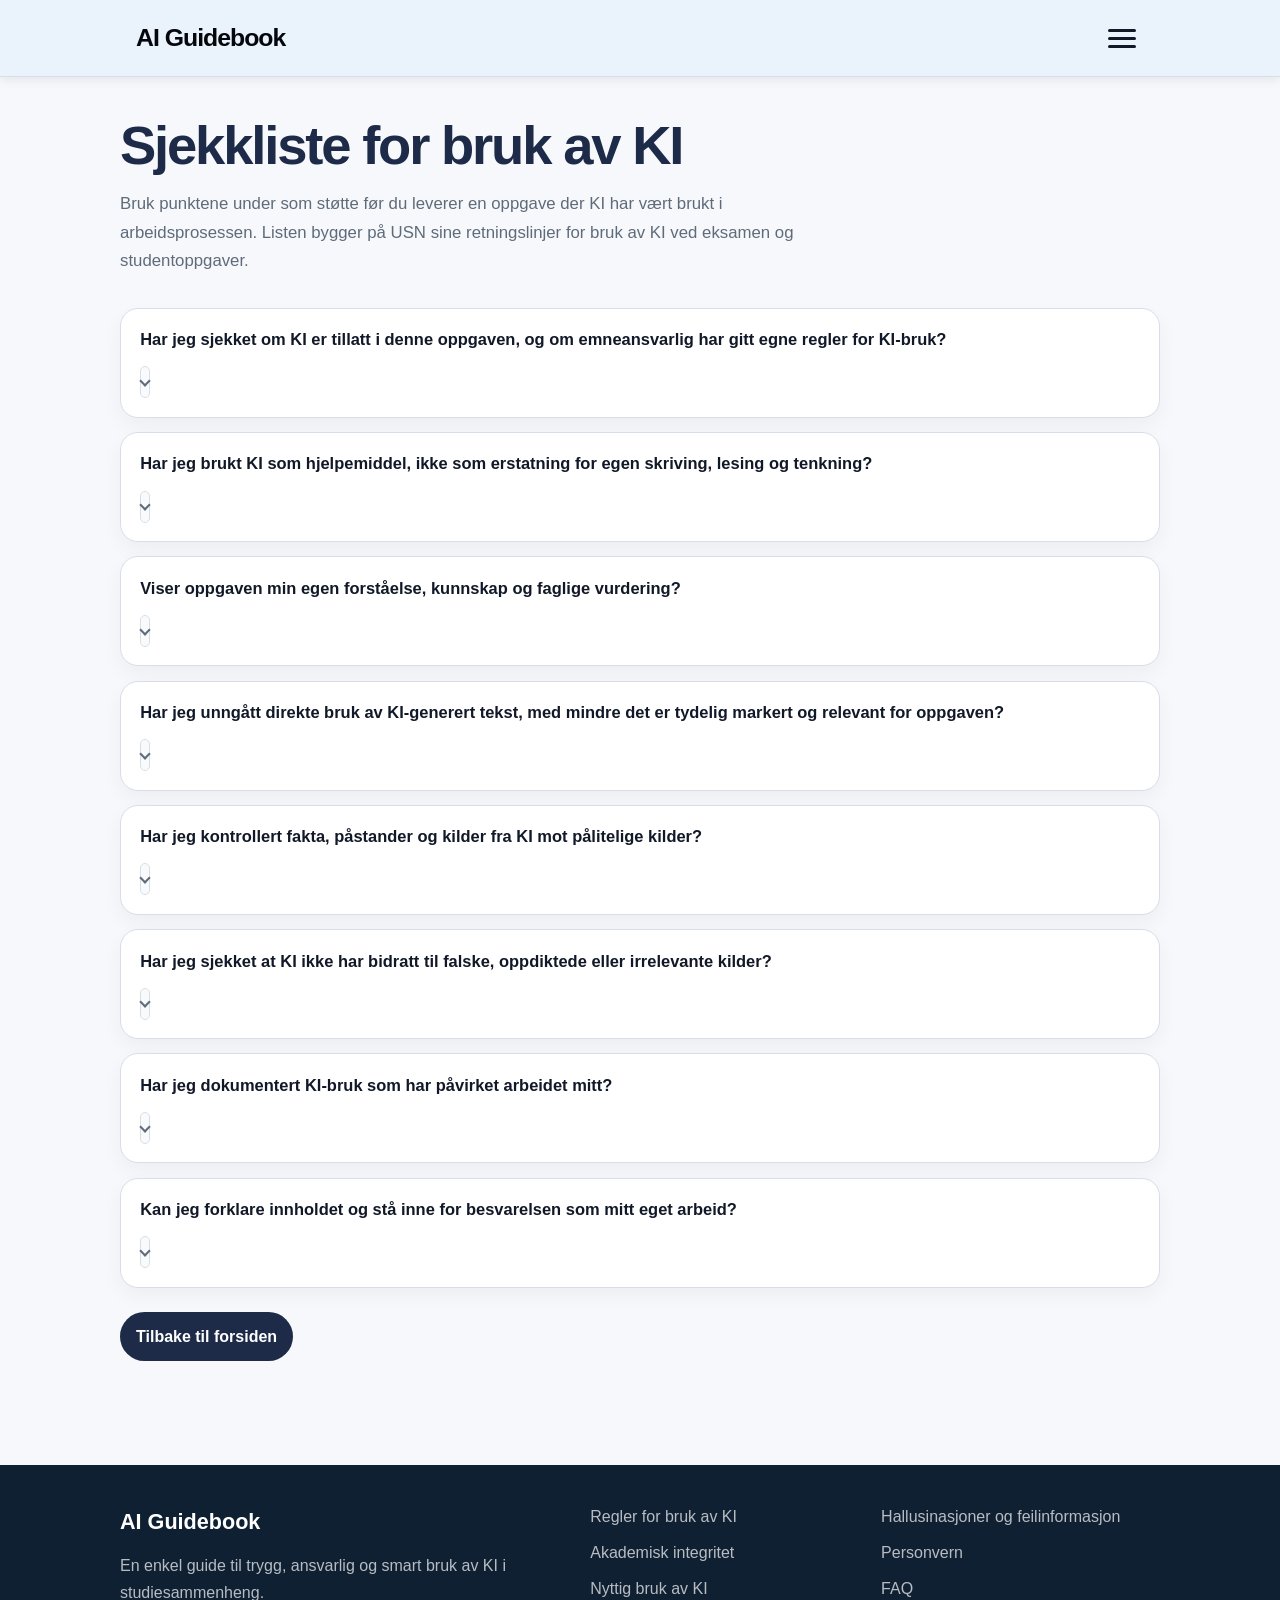
==== pages/academic-integrity-checklist.html @ 46331afa "Lagt til ny versjon Første versjon kodet med" ====
<!doctype html>
<html lang="no">
<head>
  <meta charset="utf-8">
  <meta name="viewport" content="width=device-width, initial-scale=1">
  <title>Sjekkliste for akademisk integritet | AI Guidebook</title>
  <link rel="stylesheet" href="../styles/global.css">
  <link rel="stylesheet" href="../styles/layout.css">
  <link rel="stylesheet" href="../styles/components.css">
  <link rel="stylesheet" href="../styles/page.css">
</head>
<body>
  <header class="site-header">
    <div class="header-inner">
      <a class="logo" href="../index.html">AI Guidebook</a>
      <button class="nav-toggle" type="button" aria-label="Åpne meny" aria-expanded="false" aria-controls="site-nav"><span></span></button>
      <nav class="site-nav" id="site-nav" aria-label="Hovedmeny">
        <ul>
          <li><a href="../index.html">Hjem</a></li>
          <li><a href="rules-for-ai-use.html">Regler for bruk av KI</a></li>
          <li><a href="hallucinations-bias-and-misinformation.html">Hallusinasjoner og feilinformasjon</a></li>
          <li><a class="active" href="academic-integrity-checklist.html">Akademisk integritet</a></li>
          <li><a href="privacy-and-ai.html">Personvern</a></li>
          <li><a href="useful-ai-examples.html">Nyttig bruk</a></li>
          <li><a href="faq.html">FAQ</a></li>
        </ul>
      </nav>
    </div>
  </header>

  <main class="site-main content-page">
    <div class="container">
      <header class="page-header checklist-header">
        <h1>Sjekkliste for bruk av KI</h1>
        <p>
          Bruk punktene under som støtte før du leverer en oppgave der KI har vært brukt i arbeidsprosessen.
          Listen bygger på USN sine retningslinjer for bruk av KI ved eksamen og studentoppgaver.
        </p>
      </header>
    <section class="integrity-checklist" aria-label="Sjekkliste for akademisk integritet ved bruk av KI">

      <article class="check-card">
        <div class="check-content">
          <p class="check-question">
            Har jeg sjekket om KI er tillatt i denne oppgaven, og om emneansvarlig har gitt egne regler for KI-bruk?
          </p>

          <details>
            <summary class="icon-summary" aria-label="Vis mer informasjon">
              <span class="toggle-icon" aria-hidden="true"></span>
            </summary>

            <div class="details-panel">
              <p>
                USN skriver at det er studentens ansvar å sjekke om emneansvarlig har gitt egne regler
                for hvordan KI kan brukes i emnet. Ved eksamen skal tillatte hjelpemidler og bruken av dem
                være beskrevet på eksamensforsiden.
              </p>

              <a class="source-pill"
                 href="https://www.usn.no/om-usn/regelverk/retningslinjer-for-bruk-av-kunstig-intelligens-ki-ved-eksamen-og-studentoppgaver"
                 target="_blank"
                 rel="noopener">
                Universitetet i Sørøst-Norge
              </a>
            </div>
          </details>
        </div>
      </article>

      <article class="check-card">
        <div class="check-content">
          <p class="check-question">
            Har jeg brukt KI som hjelpemiddel, ikke som erstatning for egen skriving, lesing og tenkning?
          </p>

          <details>
            <summary class="icon-summary" aria-label="Vis mer informasjon">
              <span class="toggle-icon" aria-hidden="true"></span>
            </summary>

            <div class="details-panel">
              <p>
                USN sier at KI skal støtte studentens forståelse, kunnskaper og ferdigheter, ikke erstatte dem.
                KI skal brukes som hjelpemiddel, ikke som erstatning for egen skriving, lesing og tenkning.
              </p>

              <a class="source-pill"
                 href="https://www.usn.no/om-usn/regelverk/retningslinjer-for-bruk-av-kunstig-intelligens-ki-ved-eksamen-og-studentoppgaver"
                 target="_blank"
                 rel="noopener">
                Universitetet i Sørøst-Norge
              </a>
            </div>
          </details>
        </div>
      </article>

      <article class="check-card">
        <div class="check-content">
          <p class="check-question">
            Viser oppgaven min egen forståelse, kunnskap og faglige vurdering?
          </p>

          <details>
            <summary class="icon-summary" aria-label="Vis mer informasjon">
              <span class="toggle-icon" aria-hidden="true"></span>
            </summary>

            <div class="details-panel">
              <p>
                USN skriver at innleveringer skal være studentens eget arbeid og vise studentens kunnskap.
                Dette betyr at KI ikke bør overta den faglige vurderingen eller hovedarbeidet i oppgaven.
              </p>

              <a class="source-pill"
                 href="https://www.usn.no/om-usn/regelverk/retningslinjer-for-bruk-av-kunstig-intelligens-ki-ved-eksamen-og-studentoppgaver"
                 target="_blank"
                 rel="noopener">
                Universitetet i Sørøst-Norge
              </a>
            </div>
          </details>
        </div>
      </article>

      <article class="check-card">
        <div class="check-content">
          <p class="check-question">
            Har jeg unngått direkte bruk av KI-generert tekst, med mindre det er tydelig markert og relevant for oppgaven?
          </p>

          <details>
            <summary class="icon-summary" aria-label="Vis mer informasjon">
              <span class="toggle-icon" aria-hidden="true"></span>
            </summary>

            <div class="details-panel">
              <p>
                USN sier at KI-generert tekst ikke skal brukes direkte i besvarelsen. Unntak kan være dersom
                formålet er å vise hva et KI-verktøy produserer. Da skal teksten markeres tydelig.
              </p>

              <a class="source-pill"
                 href="https://www.usn.no/om-usn/regelverk/retningslinjer-for-bruk-av-kunstig-intelligens-ki-ved-eksamen-og-studentoppgaver"
                 target="_blank"
                 rel="noopener">
                Universitetet i Sørøst-Norge
              </a>
            </div>
          </details>
        </div>
      </article>

      <article class="check-card">
        <div class="check-content">
          <p class="check-question">
            Har jeg kontrollert fakta, påstander og kilder fra KI mot pålitelige kilder?
          </p>

          <details>
            <summary class="icon-summary" aria-label="Vis mer informasjon">
              <span class="toggle-icon" aria-hidden="true"></span>
            </summary>

            <div class="details-panel">
              <p>
                KI-generert tekst kan inneholde feil, mangler og misvisende innhold. Derfor må tekst,
                fakta, påstander og formuleringer kontrolleres mot pålitelige kilder.
              </p>

              <a class="source-pill"
                 href="https://www.usn.no/om-usn/regelverk/retningslinjer-for-bruk-av-kunstig-intelligens-ki-ved-eksamen-og-studentoppgaver"
                 target="_blank"
                 rel="noopener">
                Universitetet i Sørøst-Norge
              </a>
            </div>
          </details>
        </div>
      </article>

      <article class="check-card">
        <div class="check-content">
          <p class="check-question">
            Har jeg sjekket at KI ikke har bidratt til falske, oppdiktede eller irrelevante kilder?
          </p>

          <details>
            <summary class="icon-summary" aria-label="Vis mer informasjon">
              <span class="toggle-icon" aria-hidden="true"></span>
            </summary>

            <div class="details-panel">
              <p>
                USN advarer om at samtaleroboter kan finne på kilder som er uekte, ikke-eksisterende
                eller irrelevante. Det er heller ikke lov å bruke KI til å generere eller spre falsk informasjon.
              </p>

              <a class="source-pill"
                 href="https://www.usn.no/om-usn/regelverk/retningslinjer-for-bruk-av-kunstig-intelligens-ki-ved-eksamen-og-studentoppgaver"
                 target="_blank"
                 rel="noopener">
                Universitetet i Sørøst-Norge
              </a>
            </div>
          </details>
        </div>
      </article>

      <article class="check-card">
        <div class="check-content">
          <p class="check-question">
            Har jeg dokumentert KI-bruk som har påvirket arbeidet mitt?
          </p>

          <details>
            <summary class="icon-summary" aria-label="Vis mer informasjon">
              <span class="toggle-icon" aria-hidden="true"></span>
            </summary>

            <div class="details-panel">
              <p>
                USN sier at all bruk av KI må dokumenteres. Det bør komme frem hvilket verktøy som er brukt,
                hva det ble brukt til, hvordan resultatet ble bearbeidet, og hvordan KI-bruken påvirket prosess og resultat.
              </p>

              <a class="source-pill"
                 href="https://www.usn.no/om-usn/regelverk/retningslinjer-for-bruk-av-kunstig-intelligens-ki-ved-eksamen-og-studentoppgaver"
                 target="_blank"
                 rel="noopener">
                Universitetet i Sørøst-Norge
              </a>
            </div>
          </details>
        </div>
      </article>

      <article class="check-card">
        <div class="check-content">
          <p class="check-question">
            Kan jeg forklare innholdet og stå inne for besvarelsen som mitt eget arbeid?
          </p>

          <details>
            <summary class="icon-summary" aria-label="Vis mer informasjon">
              <span class="toggle-icon" aria-hidden="true"></span>
            </summary>

            <div class="details-panel">
              <p>
                USN skriver at studenten har ansvar for alt innhold som leveres, uansett om KI er brukt eller ikke.
                Innleveringen skal være studentens eget arbeid og vise studentens kunnskap.
              </p>

              <a class="source-pill"
                 href="https://www.usn.no/om-usn/regelverk/retningslinjer-for-bruk-av-kunstig-intelligens-ki-ved-eksamen-og-studentoppgaver"
                 target="_blank"
                 rel="noopener">
                Universitetet i Sørøst-Norge
              </a>
            </div>
          </details>
        </div>
      </article>

    </section>

      <a class="button-link" href="../index.html">Tilbake til forsiden</a>
    </div>
  </main>

  <footer class="site-footer">
    <div class="footer-inner">
      <div class="footer-brand">
        <a href="../index.html" class="footer-logo">AI Guidebook</a>
        <p>En enkel guide til trygg, ansvarlig og smart bruk av KI i studiesammenheng.</p>
      </div>

      <nav class="footer-nav" aria-label="Bunnmeny">
        <a href="rules-for-ai-use.html">Regler for bruk av KI</a>
        <a href="hallucinations-bias-and-misinformation.html">Hallusinasjoner og feilinformasjon</a>
        <a href="academic-integrity-checklist.html">Akademisk integritet</a>
        <a href="privacy-and-ai.html">Personvern</a>
        <a href="useful-ai-examples.html">Nyttig bruk av KI</a>
        <a href="faq.html">FAQ</a>
      </nav>
    </div>
  </footer>
  <script src="../scripts/navigation.js"></script>
  <script src="../scripts/main.js"></script>
</body>
</html>
---- styles/global.css ----
:root {
  --bg: #f6f8fb;
  --surface: #ffffff;
  --surface-soft: #e9eef6;
  --text: #111827;
  --muted: #5f6b7a;
  --primary: #1d2b49;
  --border: #d8dee8;
  --shadow: 0 8px 20px rgba(17, 24, 39, 0.12);
  --radius: 18px;
  --max-width: 1040px;
}

* { box-sizing: border-box; }

html { scroll-behavior: smooth; }

body {
  margin: 0;
  font-family: Arial, Helvetica, sans-serif;
  color: var(--text);
  background: var(--bg);
  line-height: 1.6;
}

img { max-width: 100%; display: block; }

a { color: inherit; }

:focus-visible {
  outline: 3px solid #7cc4ff;
  outline-offset: 3px;
}

.page-section { padding: 2rem 0; }

.lead {
  max-width: 720px;
  color: #374151;
  font-size: 1.08rem;
}

.muted { color: var(--muted); }
---- styles/layout.css ----
.site-header {
  position: sticky;
  top: 0;
  z-index: 10;
  background: #eaf2fb;
  border-bottom: 1px solid var(--border);
  box-shadow: 0 3px 10px rgba(17, 24, 39, 0.08);
}

.header-inner {
  max-width: var(--max-width);
  margin: 0 auto;
  padding: 1.1rem 1rem;
  display: flex;
  align-items: center;
  justify-content: space-between;
  gap: 1rem;
  flex-wrap: nowrap;
}

.logo {
  font-size: clamp(1.45rem, 4vw, 2rem);
  font-weight: 800;
  text-decoration: none;
  color: #05070d;
  letter-spacing: -0.04em;
  white-space: nowrap;
  flex-shrink: 0;
}

.nav-toggle {
  display: inline-flex;
  align-items: center;
  justify-content: center;
  width: 44px;
  height: 44px;
  border: 0;
  background: transparent;
  cursor: pointer;
}

.nav-toggle span,
.nav-toggle span::before,
.nav-toggle span::after {
  display: block;
  width: 28px;
  height: 3px;
  background: #111827;
  border-radius: 999px;
  transition: transform 0.2s ease, opacity 0.2s ease;
}

.nav-toggle span::before,
.nav-toggle span::after {
  content: "";
  position: relative;
}

.nav-toggle span::before { top: -8px; }
.nav-toggle span::after { top: 5px; }

.nav-toggle[aria-expanded="true"] span { background: transparent; }
.nav-toggle[aria-expanded="true"] span::before { transform: translateY(8px) rotate(45deg); }
.nav-toggle[aria-expanded="true"] span::after { transform: translateY(-8px) rotate(-45deg); }

.site-nav {
  display: none;
  position: absolute;
  left: 0;
  right: 0;
  top: 100%;
  background: #eaf2fb;
  border-bottom: 1px solid var(--border);
  padding: 0.5rem 1rem 1.25rem;
}

.site-nav.is-open { display: block; }

.site-nav ul {
  list-style: none;
  margin: 0 auto;
  padding: 0;
  max-width: 360px;
}

.site-nav a {
  display: block;
  padding: 0.8rem 0.5rem;
  text-align: center;
  text-decoration: none;
  font-size: 1.05rem;
  border-bottom: 1px solid var(--border);
}

.site-nav a:hover,
.site-nav a.active {
  color: var(--primary);
  font-weight: 700;
}

.container {
  width: min(100% - 2rem, var(--max-width));
  margin: 0 auto;
}

.site-main { min-height: 75vh; }

.site-footer {
  background: #102033;
  color: rgba(255, 255, 255, 0.7);
  margin-top: 4rem;
  padding: 2.5rem 1rem;
}

.footer-inner {
  max-width: var(--max-width);
  margin: 0 auto;
  display: grid;
  gap: 2rem;
}

.footer-brand {
  max-width: 34rem;
}

.footer-logo {
  display: inline-block;
  color: #ffffff;
  font-size: 1.35rem;
  font-weight: 800;
  text-decoration: none;
  margin-bottom: 0.75rem;
}

.footer-brand p {
  margin: 0;
  line-height: 1.7;
  color: rgba(255, 255, 255, 0.7);
}

.footer-nav {
  display: grid;
  gap: 0.75rem;
}

.footer-nav a {
  color: rgba(255, 255, 255, 0.7);
  text-decoration: none;
  line-height: 1.5;
}

.footer-nav a:hover {
  color: #ffffff;
}

@media (min-width: 820px) {
  .header-inner {
    gap: 1rem;
    padding: 1rem;
  }

  .logo {
    font-size: 1.55rem;
  }

  .nav-toggle {
    display: inline-flex;
  }

  .site-nav {
    display: none;
    position: absolute;
    left: 0;
    right: 0;
    top: 100%;
    background: #eaf2fb;
    border-bottom: 1px solid var(--border);
    padding: 0.75rem 1rem 1.25rem;
  }

  .site-nav.is-open {
    display: block;
  }

  .site-nav ul {
    max-width: 360px;
    margin: 0 auto;
    display: flex;
    flex-direction: column;
    gap: 0;
  }

  .site-nav a {
    display: block;
    border-bottom: 1px solid var(--border);
    padding: 0.95rem 0.5rem;
    font-size: 1rem;
    text-align: center;
    white-space: normal;
  }
}


@media (min-width: 820px) {
  .footer-inner {
    grid-template-columns: 1fr 1.3fr;
    align-items: start;
  }

  .footer-nav {
    grid-template-columns: repeat(2, minmax(0, 1fr));
  }
}
---- styles/components.css ----
.hero {
  padding: 2.5rem 0 1.5rem;
}

.hero h1,
.content-page h1 {
  margin: 0 0 1rem;
  color: var(--primary);
  font-size: clamp(2rem, 7vw, 3.8rem);
  line-height: 1.05;
  letter-spacing: -0.05em;
}

.card-grid {
  display: grid;
  gap: 1rem;
  margin-top: 1.5rem;
}

.card {
  display: block;
  padding: 1.35rem;
  background: var(--surface-soft);
  border: 1px solid #2f3541;
  border-radius: var(--radius);
  box-shadow: var(--shadow);
  text-decoration: none;
  transition: transform 0.15s ease, box-shadow 0.15s ease;
}

.card:hover {
  transform: translateY(-3px);
  box-shadow: 0 12px 24px rgba(17, 24, 39, 0.16);
}

.card h2,
.card h3 {
  margin: 0 0 0.55rem;
  color: var(--primary);
  font-size: 1.25rem;
  line-height: 1.25;
}

.card p { margin: 0; color: var(--muted); }

.content-box {
  background: var(--surface);
  border: 1px solid var(--border);
  border-radius: var(--radius);
  padding: 1.25rem;
  margin: 1rem 0;
}

.content-box h2 {
  margin-top: 0;
  color: var(--primary);
}

.checklist {
  padding-left: 1.2rem;
}

.checklist li { margin-bottom: 0.7rem; }

.button-link {
  display: inline-block;
  margin-top: 1rem;
  padding: 0.75rem 1rem;
  border-radius: 999px;
  background: var(--primary);
  color: white;
  text-decoration: none;
  font-weight: 700;
}

@media (min-width: 720px) {
  .card-grid { grid-template-columns: repeat(2, 1fr); }
  .content-box { padding: 1.6rem; }
}

@media (min-width: 980px) {
  .card-grid { grid-template-columns: repeat(3, 1fr); }
}
---- styles/page.css ----
.content-page {
  padding: 2.5rem 0;
}

.content-page h1 {
  max-width: 850px;
}

.content-page h2 {
  margin-top: 0;
}

.content-page ul {
  padding-left: 1.3rem;
}

.content-page li + li {
  margin-top: 0.5rem;
}

/* Academic integrity checklist */
.checklist-header {
  margin-bottom: 2rem;
}

.checklist-header h1 {
  max-width: 760px;
  margin: 0 0 1rem;
  font-size: clamp(2rem, 5vw, 3.4rem);
  line-height: 1.05;
  letter-spacing: -0.04em;
}

.checklist-header p {
  max-width: 720px;
  margin: 0;
  color: var(--muted);
  font-size: 1.05rem;
  line-height: 1.7;
}

.integrity-checklist {
  display: grid;
  gap: 0.9rem;
}

.check-card {
  background: var(--surface);
  border: 1px solid var(--border);
  border-radius: 18px;
  box-shadow: 0 8px 20px rgba(15, 23, 42, 0.045);
  transition: border-color 0.18s ease, box-shadow 0.18s ease, transform 0.18s ease;
  overflow: hidden;
}

.check-card:hover {
  border-color: #cbd5e1;
  box-shadow: 0 14px 35px rgba(15, 23, 42, 0.08);
  transform: translateY(-1px);
}

.check-content {
  padding: 1.15rem 1.2rem;
}

.check-question {
  margin: 0;
  color: var(--text);
  font-size: 1.03rem;
  font-weight: 650;
  line-height: 1.5;
}

.check-card details {
  margin-top: 0.9rem;
}

.check-card summary {
  list-style: none;
  width: fit-content;
}

.check-card summary::-webkit-details-marker {
  display: none;
}

.icon-summary {
  display: inline-grid;
  place-items: center;
  width: 2rem;
  height: 2rem;
  border: 1px solid var(--border);
  border-radius: 999px;
  background: #f8fafc;
  cursor: pointer;
  transition: background 0.15s ease, border-color 0.15s ease, transform 0.15s ease;
}

.icon-summary:hover {
  background: #eff6ff;
  border-color: #bfdbfe;
  transform: translateY(-1px);
}

.toggle-icon {
  width: 0.5rem;
  height: 0.5rem;
  border-right: 2px solid var(--muted);
  border-bottom: 2px solid var(--muted);
  transform: rotate(45deg);
  margin-top: -0.15rem;
  transition: transform 0.18s ease, margin 0.18s ease, border-color 0.18s ease;
}

.icon-summary:hover .toggle-icon {
  border-color: var(--primary-dark);
}

.check-card details[open] .toggle-icon {
  transform: rotate(225deg);
  margin-top: 0.15rem;
  border-color: var(--primary-dark);
}

.details-panel {
  margin-top: 0.9rem;
  padding: 1rem 1.1rem;
  background: #f8fafc;
  border: 1px solid var(--border);
  border-radius: 14px;
}

.details-panel p {
  margin: 0 0 0.85rem;
  color: var(--muted);
  line-height: 1.7;
  max-width: 760px;
}

.source-pill {
  display: inline-flex;
  align-items: center;
  width: fit-content;
  padding: 0.38rem 0.75rem;
  border-radius: 999px;
  background: #eeeeee;
  color: #6b6b6b;
  font-size: 0.85rem;
  font-weight: 700;
  letter-spacing: 0.01em;
  text-decoration: none;
  transition: background 0.15s ease, color 0.15s ease, transform 0.15s ease;
}

.source-pill:hover {
  background: #e2e2e2;
  color: #444444;
  transform: translateY(-1px);
}

.integrity-checklist + .button-link {
  margin-top: 1.5rem;
}

@media (max-width: 640px) {
  .checklist-header h1 {
    font-size: clamp(2rem, 10vw, 2.8rem);
  }

  .check-content {
    padding: 1rem;
  }

  .check-question {
    font-size: 1rem;
  }
}
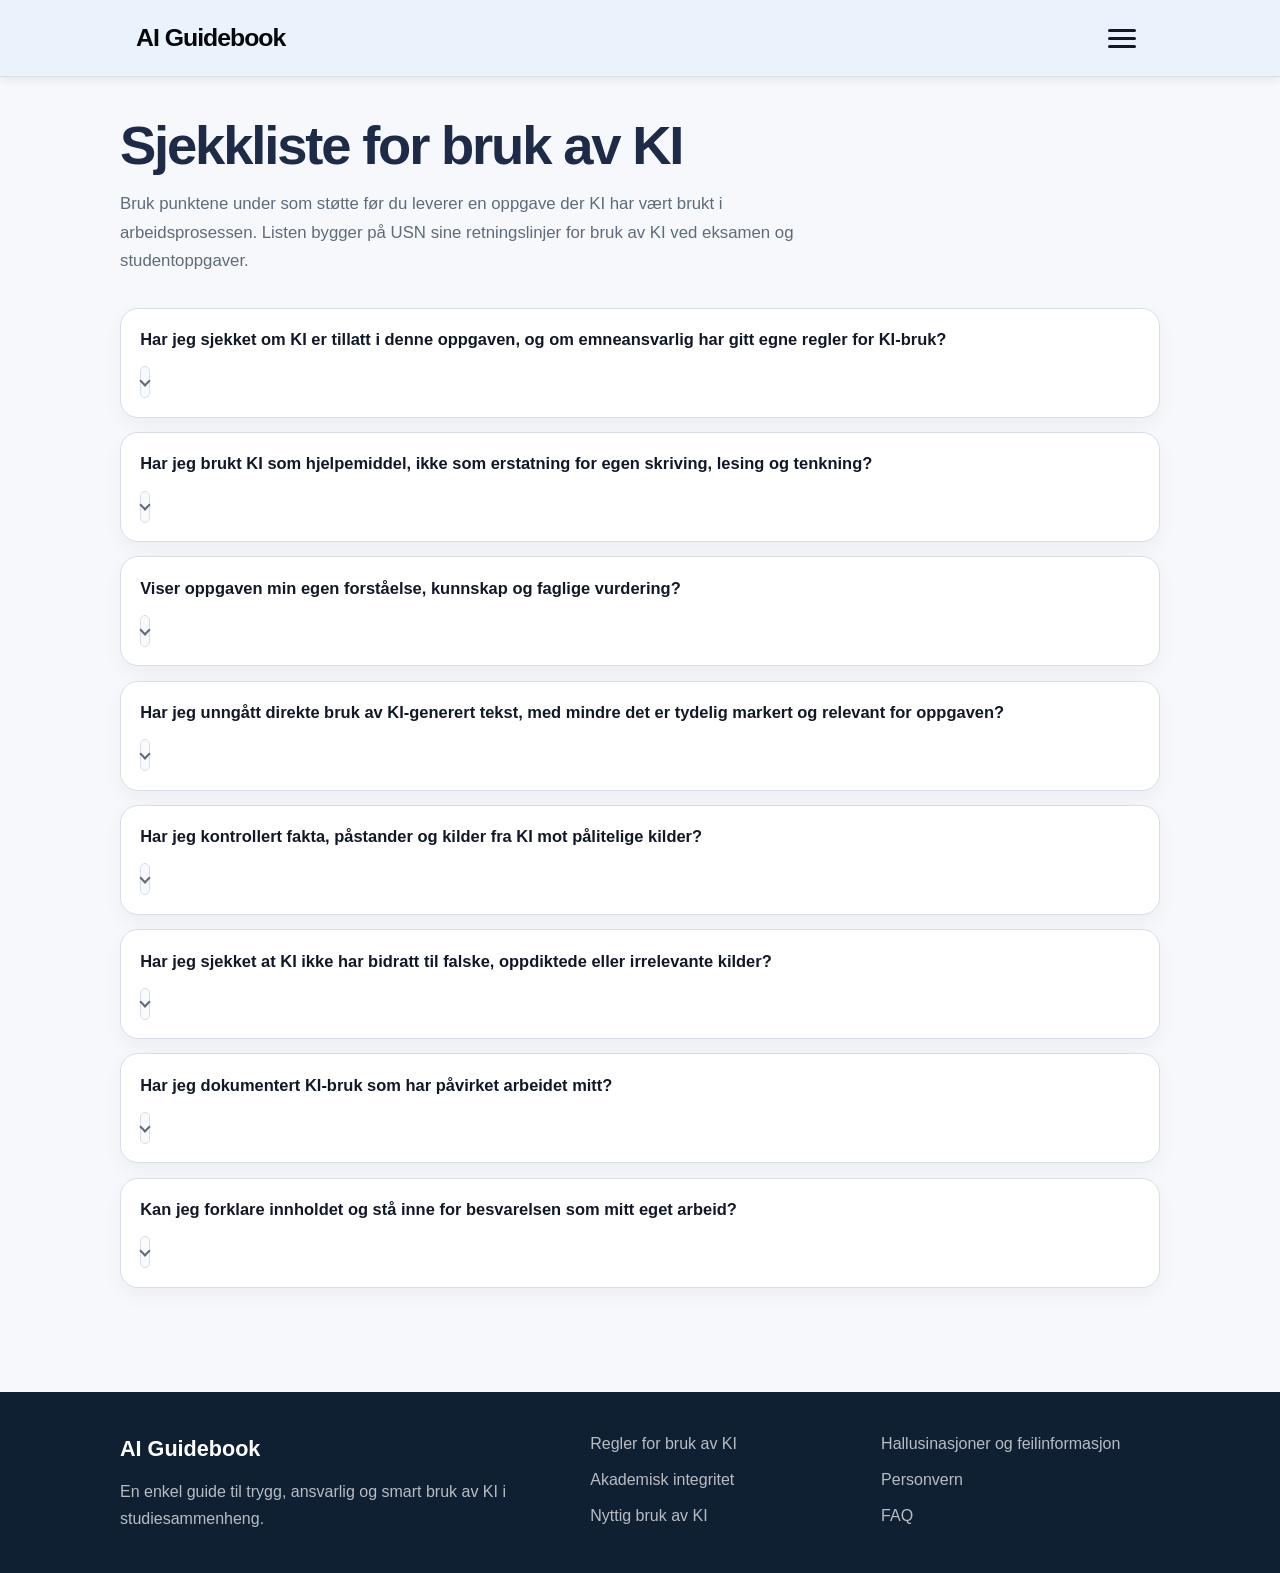
==== commit 1a711879: "fjernet tilbakeknapp" ====
--- a/pages/academic-integrity-checklist.html
+++ b/pages/academic-integrity-checklist.html
@@ -266,7 +266,7 @@
 
     </section>
 
-      <a class="button-link" href="../index.html">Tilbake til forsiden</a>
+      
     </div>
   </main>
 
--- a/styles/page.css
+++ b/styles/page.css
@@ -135,6 +135,18 @@
   color: var(--muted);
   line-height: 1.7;
   max-width: 760px;
+}
+
+.integrity-checklist + .button-link {
+  margin-top: 1.5rem;
+}
+
+/* Source buttons */
+.source-links {
+  display: flex;
+  flex-wrap: wrap;
+  gap: 0.6rem;
+  margin-top: 1rem;
 }
 
 .source-pill {
@@ -158,8 +170,81 @@
   transform: translateY(-1px);
 }
 
-.integrity-checklist + .button-link {
-  margin-top: 1.5rem;
+/* Rules for AI use page */
+.rules-page {
+  padding: 2.5rem 0;
+}
+
+.rules-page h1 {
+  max-width: 850px;
+}
+
+.rules-page h2 {
+  margin-top: 0;
+}
+
+.rules-page p {
+  line-height: 1.7;
+}
+
+.rules-section {
+  margin-top: 2rem;
+}
+
+.rules-source-note {
+  margin-top: 1rem;
+  color: var(--muted);
+  font-size: 0.95rem;
+  line-height: 1.6;
+}
+
+.rules-list {
+  display: grid;
+  gap: 0.75rem;
+  margin: 1rem 0 0;
+  padding-left: 1.2rem;
+}
+
+.rules-list li {
+  line-height: 1.7;
+  color: var(--text);
+}
+
+.rules-example-list {
+  display: grid;
+  gap: 1rem;
+}
+
+.rules-example-card,
+.rules-warning-card {
+  background: var(--surface);
+  border: 1px solid var(--border);
+  border-radius: 18px;
+  padding: 1.25rem;
+  box-shadow: 0 8px 20px rgba(15, 23, 42, 0.045);
+}
+
+.rules-example-card h3,
+.rules-warning-card h2 {
+  margin-top: 0;
+}
+
+.rules-example-card p,
+.rules-warning-card p {
+  color: var(--muted);
+  line-height: 1.7;
+}
+
+.rules-warning-card {
+  background: #fff7ed;
+  border-color: #fed7aa;
+}
+
+@media (min-width: 820px) {
+  .rules-example-card,
+  .rules-warning-card {
+    padding: 1.5rem;
+  }
 }
 
 @media (max-width: 640px) {
@@ -175,3 +260,337 @@
     font-size: 1rem;
   }
 }
+
+/* Hallucinations, bias and misinformation page */
+.hallucinations-page {
+  padding: 2.5rem 0;
+}
+
+.hallucinations-page h1 {
+  max-width: 900px;
+}
+
+.hallucinations-page h2 {
+  margin-top: 0;
+}
+
+.hallucinations-page p {
+  line-height: 1.7;
+}
+
+.hallucinations-section {
+  margin-top: 2rem;
+}
+
+.hallucinations-source-note {
+  margin-top: 1rem;
+  color: var(--muted);
+  font-size: 0.95rem;
+  line-height: 1.6;
+}
+
+.hallucinations-list {
+  display: grid;
+  gap: 0.75rem;
+  margin: 1rem 0 0;
+  padding-left: 1.2rem;
+}
+
+.hallucinations-list li {
+  line-height: 1.7;
+  color: var(--text);
+}
+
+.hallucinations-example-card,
+.hallucinations-reminder-card {
+  background: var(--surface);
+  border: 1px solid var(--border);
+  border-radius: 18px;
+  padding: 1.25rem;
+  box-shadow: 0 8px 20px rgba(15, 23, 42, 0.045);
+}
+
+.hallucinations-example-card h2,
+.hallucinations-reminder-card h2 {
+  margin-top: 0;
+}
+
+.hallucinations-example-card p,
+.hallucinations-reminder-card p {
+  color: var(--muted);
+  line-height: 1.7;
+}
+
+.hallucinations-reminder-card {
+  background: #eff6ff;
+  border-color: #bfdbfe;
+}
+
+.hallucinations-reminder-card p {
+  color: var(--text);
+  font-size: 1.1rem;
+  font-weight: 650;
+}
+
+@media (min-width: 820px) {
+  .hallucinations-example-card,
+  .hallucinations-reminder-card {
+    padding: 1.5rem;
+  }
+}
+
+/* Privacy and AI page */
+.privacy-page {
+  padding: 2.5rem 0;
+}
+
+.privacy-page h1 {
+  max-width: 900px;
+}
+
+.privacy-page h2 {
+  margin-top: 0;
+}
+
+.privacy-page p {
+  line-height: 1.7;
+}
+
+.privacy-section {
+  margin-top: 2rem;
+}
+
+.privacy-list {
+  display: grid;
+  gap: 0.75rem;
+  margin: 1rem 0 0;
+  padding-left: 1.2rem;
+}
+
+.privacy-list li {
+  line-height: 1.7;
+  color: var(--text);
+}
+
+.privacy-reminder-card {
+  background: #eff6ff;
+  border: 1px solid #bfdbfe;
+  border-radius: 18px;
+  padding: 1.25rem;
+  box-shadow: 0 8px 20px rgba(15, 23, 42, 0.045);
+}
+
+.privacy-reminder-card h2 {
+  margin-top: 0;
+}
+
+.privacy-reminder-card p {
+  color: var(--text);
+  font-size: 1.05rem;
+  font-weight: 600;
+  line-height: 1.7;
+}
+
+@media (min-width: 820px) {
+  .privacy-reminder-card {
+    padding: 1.5rem;
+  }
+}
+
+/* Useful AI examples page */
+.useful-page {
+  padding: 2.5rem 0;
+}
+
+.useful-page h1 {
+  max-width: 900px;
+}
+
+.useful-page h2 {
+  margin-top: 0;
+}
+
+.useful-page p {
+  line-height: 1.7;
+}
+
+.useful-section {
+  margin-top: 2rem;
+}
+
+.useful-note-card,
+.useful-example-card {
+  background: var(--surface);
+  border: 1px solid var(--border);
+  border-radius: 18px;
+  padding: 1.25rem;
+  box-shadow: 0 8px 20px rgba(15, 23, 42, 0.045);
+}
+
+.useful-note-card {
+  background: #eff6ff;
+  border-color: #bfdbfe;
+}
+
+.useful-note-card h2,
+.useful-example-card h2 {
+  margin-top: 0;
+}
+
+.useful-example-list {
+  display: grid;
+  gap: 1rem;
+}
+
+.useful-example-card {
+  display: grid;
+  gap: 1rem;
+}
+
+.example-number {
+  display: inline-grid;
+  place-items: center;
+  width: 2.4rem;
+  height: 2.4rem;
+  border-radius: 999px;
+  background: #eff6ff;
+  color: var(--primary-dark);
+  font-weight: 800;
+  flex-shrink: 0;
+}
+
+.prompt-box {
+  margin-top: 1rem;
+  padding: 1rem;
+  background: #f8fafc;
+  border: 1px solid var(--border);
+  border-radius: 14px;
+}
+
+.prompt-box h3 {
+  margin: 0 0 0.5rem;
+  font-size: 1rem;
+}
+
+.prompt-box p {
+  margin: 0;
+  color: var(--muted);
+}
+
+.prompt-box p + p {
+  margin-top: 0.75rem;
+}
+
+.useful-reminder {
+  margin-top: 1rem;
+  color: var(--text);
+  font-weight: 650;
+}
+
+@media (min-width: 820px) {
+  .useful-note-card,
+  .useful-example-card {
+    padding: 1.5rem;
+  }
+
+  .useful-example-card {
+    grid-template-columns: auto 1fr;
+    align-items: start;
+  }
+}
+
+/* FAQ page */
+.faq-page {
+  padding: 2.5rem 0;
+}
+
+.faq-page h1 {
+  max-width: 900px;
+}
+
+.faq-page p {
+  line-height: 1.7;
+}
+
+.faq-list {
+  display: grid;
+  gap: 0.9rem;
+  margin-top: 2rem;
+}
+
+.faq-card {
+  background: var(--surface);
+  border: 1px solid var(--border);
+  border-radius: 18px;
+  box-shadow: 0 8px 20px rgba(15, 23, 42, 0.045);
+  overflow: hidden;
+  transition: border-color 0.18s ease, box-shadow 0.18s ease, transform 0.18s ease;
+}
+
+.faq-card:hover {
+  border-color: #cbd5e1;
+  box-shadow: 0 14px 35px rgba(15, 23, 42, 0.08);
+  transform: translateY(-1px);
+}
+
+.faq-card details {
+  margin: 0;
+}
+
+.faq-card summary {
+  display: flex;
+  align-items: center;
+  justify-content: space-between;
+  gap: 1rem;
+  list-style: none;
+  cursor: pointer;
+  padding: 1.1rem 1.2rem;
+  color: var(--text);
+  font-weight: 700;
+  line-height: 1.5;
+}
+
+.faq-card summary::-webkit-details-marker {
+  display: none;
+}
+
+.faq-icon {
+  width: 0.55rem;
+  height: 0.55rem;
+  border-right: 2px solid var(--muted);
+  border-bottom: 2px solid var(--muted);
+  transform: rotate(45deg);
+  margin-top: -0.2rem;
+  flex-shrink: 0;
+  transition: transform 0.18s ease, margin 0.18s ease, border-color 0.18s ease;
+}
+
+.faq-card details[open] .faq-icon {
+  transform: rotate(225deg);
+  margin-top: 0.2rem;
+  border-color: var(--primary-dark);
+}
+
+.faq-answer {
+  padding: 0 1.2rem 1.2rem;
+}
+
+.faq-answer p {
+  margin: 0;
+  color: var(--muted);
+  max-width: 780px;
+}
+
+.faq-answer .source-links {
+  margin-top: 1rem;
+}
+
+@media (max-width: 640px) {
+  .faq-card summary {
+    padding: 1rem;
+  }
+
+  .faq-answer {
+    padding: 0 1rem 1rem;
+  }
+}
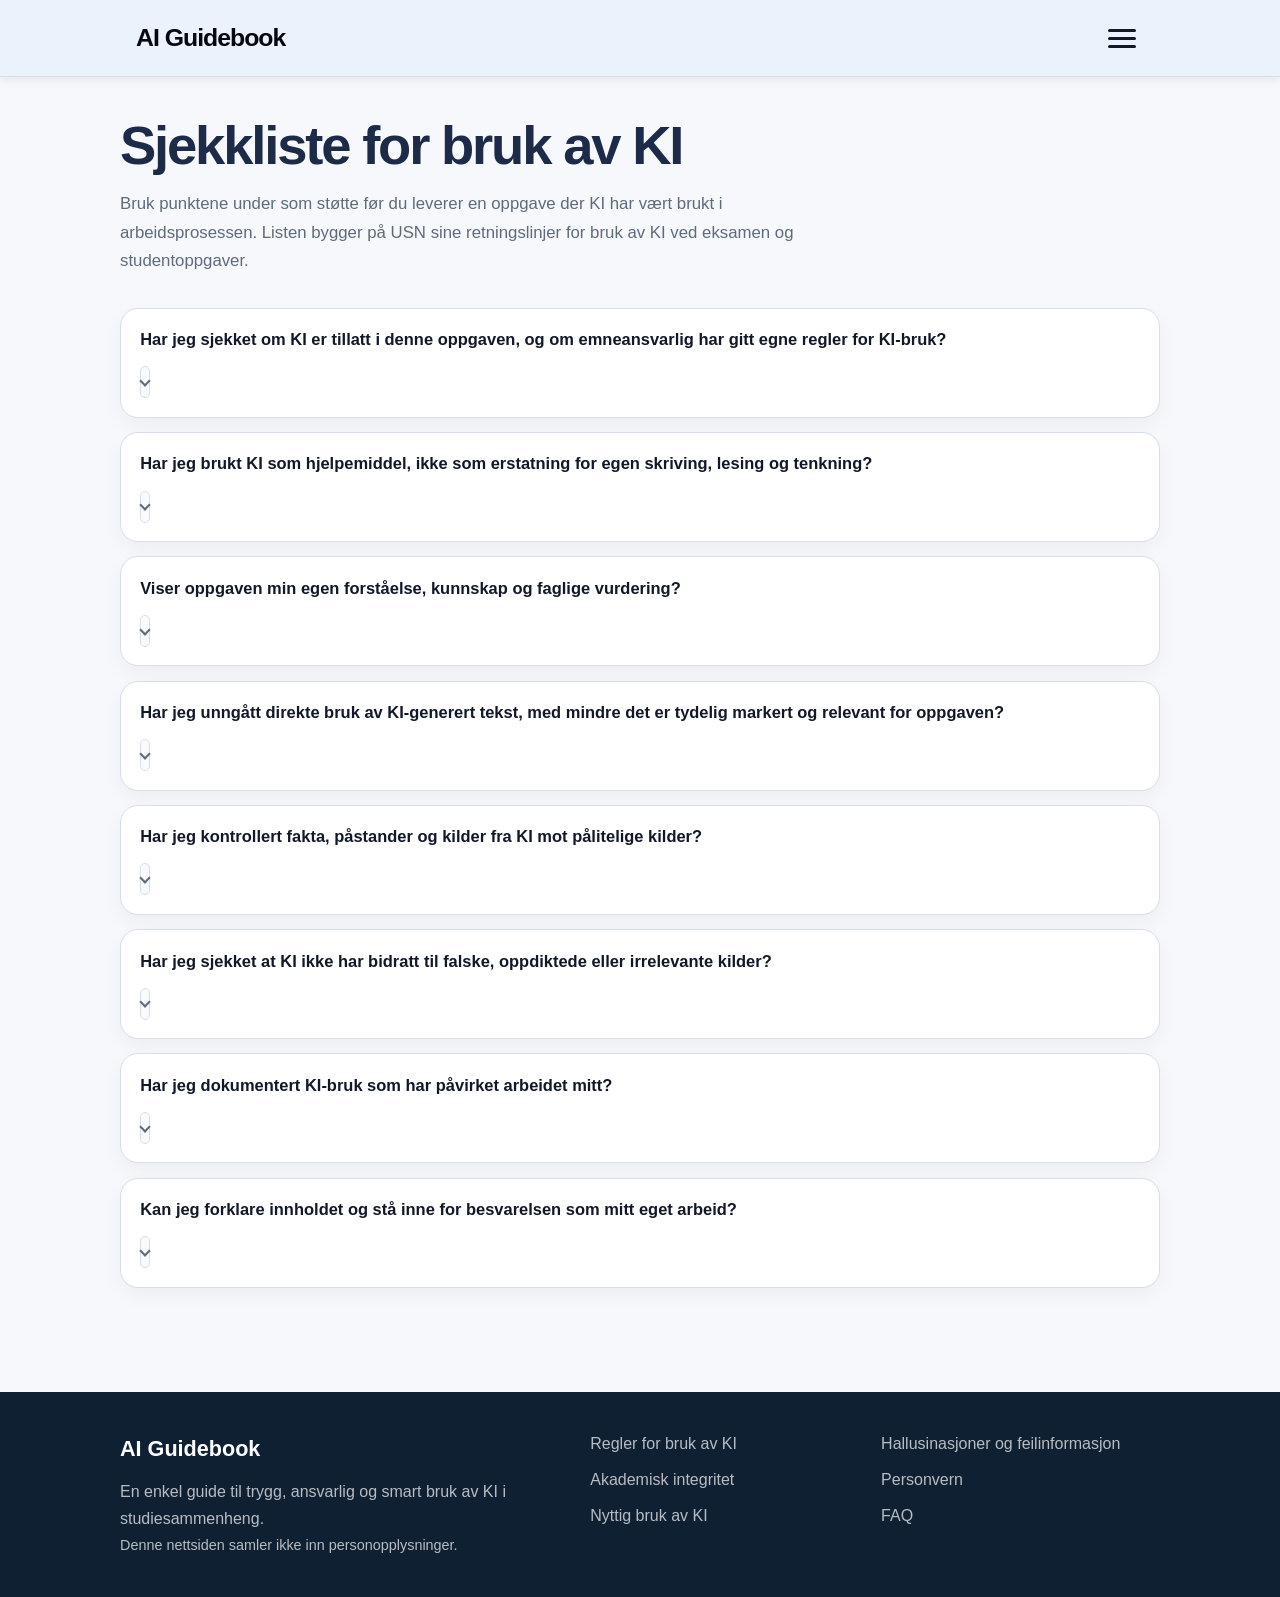
==== commit 725503b5: "footer-privacy footer sier nå nettsiden ikke samler inn personopplysninger" ====
--- a/pages/academic-integrity-checklist.html
+++ b/pages/academic-integrity-checklist.html
@@ -275,6 +275,9 @@
       <div class="footer-brand">
         <a href="../index.html" class="footer-logo">AI Guidebook</a>
         <p>En enkel guide til trygg, ansvarlig og smart bruk av KI i studiesammenheng.</p>
+        <p class="footer-privacy">
+          Denne nettsiden samler ikke inn personopplysninger.
+        </p>
       </div>
 
       <nav class="footer-nav" aria-label="Bunnmeny">
--- a/styles/layout.css
+++ b/styles/layout.css
@@ -211,3 +211,10 @@
     grid-template-columns: repeat(2, minmax(0, 1fr));
   }
 }
+
+.footer-privacy {
+  margin-top: 0.8rem;
+  font-size: 0.9rem;
+  line-height: 1.6;
+  color: rgba(255, 255, 255, 0.7);
+}
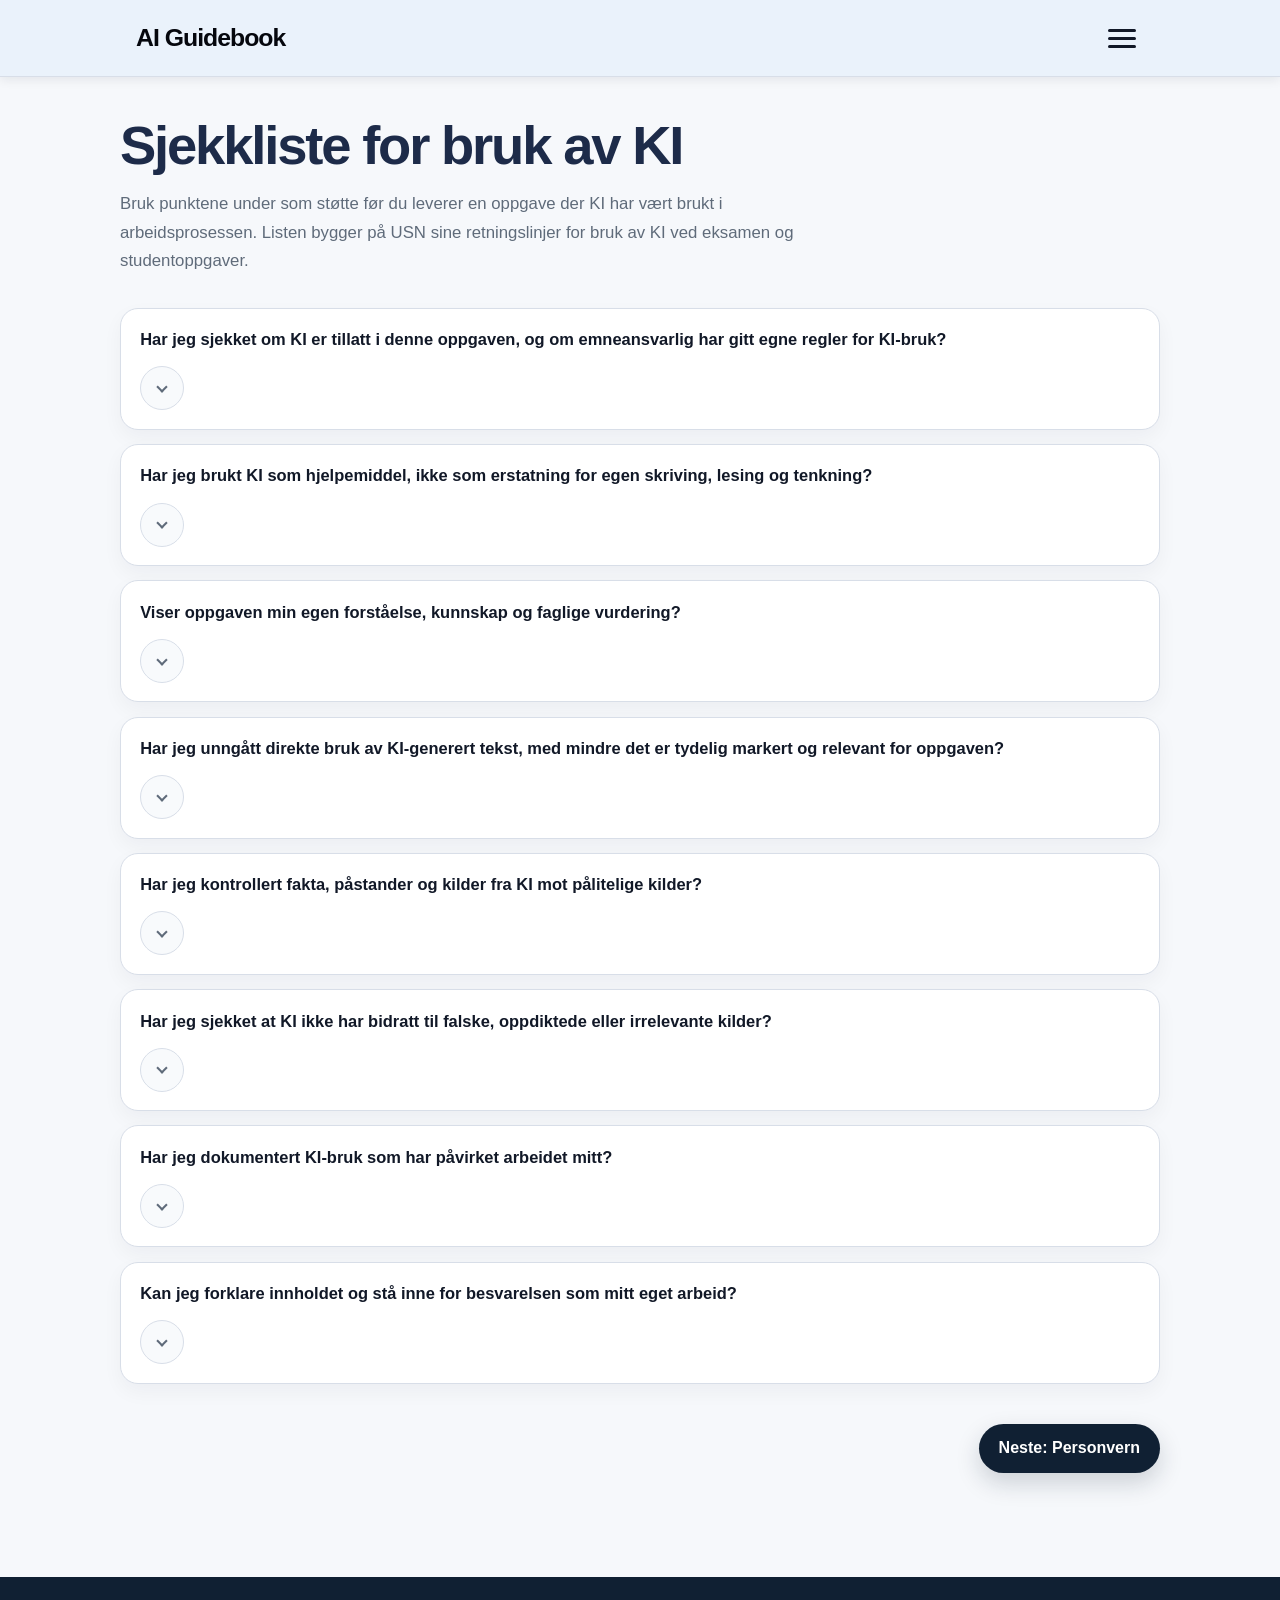
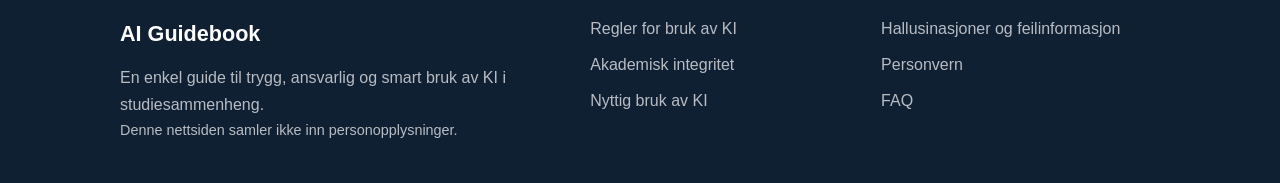
==== commit abc9cc3a: "Intern linking lagt til" ====
--- a/pages/academic-integrity-checklist.html
+++ b/pages/academic-integrity-checklist.html
@@ -265,9 +265,18 @@
       </article>
 
     </section>
+    
+    <nav class="next-page-nav checklist-next-page-nav" aria-label="Neste side">
+      <a class="next-page-button" href="privacy-and-ai.html">
+        Neste: Personvern
+      </a>
+    </nav>
 
       
     </div>
+
+    
+
   </main>
 
   <footer class="site-footer">
--- a/styles/page.css
+++ b/styles/page.css
@@ -77,7 +77,26 @@
 
 .check-card summary {
   list-style: none;
-  width: fit-content;
+  width: 2.75rem;
+  height: 2.75rem;
+  display: inline-grid;
+  place-items: center;
+  border: 1px solid var(--border);
+  border-radius: 999px;
+  background: #f8fafc;
+  cursor: pointer;
+  transition: background 0.15s ease, border-color 0.15s ease, transform 0.15s ease;
+}
+
+.check-card summary:hover {
+  background: #eff6ff;
+  border-color: #bfdbfe;
+  transform: translateY(-1px);
+}
+
+.check-card summary:focus-visible {
+  outline: 3px solid rgba(37, 99, 235, 0.25);
+  outline-offset: 3px;
 }
 
 .check-card summary::-webkit-details-marker {
@@ -87,8 +106,8 @@
 .icon-summary {
   display: inline-grid;
   place-items: center;
-  width: 2rem;
-  height: 2rem;
+  width: 2.75rem;
+  height: 2.75rem;
   border: 1px solid var(--border);
   border-radius: 999px;
   background: #f8fafc;
@@ -593,4 +612,56 @@
   .faq-answer {
     padding: 0 1rem 1rem;
   }
+}
+
+
+/* Internal next-page navigation */
+.next-page-nav {
+  margin-top: 2.5rem;
+  display: flex;
+  justify-content: flex-end;
+}
+
+.next-page-button {
+  display: inline-flex;
+  align-items: center;
+  justify-content: center;
+  min-height: 3rem;
+  padding: 0.85rem 1.25rem;
+  border-radius: 999px;
+  background: #102033;
+  color: #ffffff;
+  font-weight: 700;
+  line-height: 1.4;
+  text-decoration: none;
+  box-shadow: 0 10px 24px rgba(16, 32, 51, 0.18);
+  transition: transform 0.15s ease, box-shadow 0.15s ease, background 0.15s ease;
+}
+
+.next-page-button:hover {
+  background: #172f4a;
+  transform: translateY(-1px);
+  box-shadow: 0 14px 30px rgba(16, 32, 51, 0.24);
+}
+
+.next-page-button:focus-visible {
+  outline: 3px solid rgba(37, 99, 235, 0.3);
+  outline-offset: 3px;
+}
+
+@media (max-width: 640px) {
+  .next-page-nav {
+    justify-content: stretch;
+  }
+
+  .next-page-button {
+    width: 100%;
+  }
+}
+
+.checklist-next-page-nav {
+  width: 100%;
+  margin-left: 0;
+  margin-right: 0;
+  justify-content: flex-end;
 }
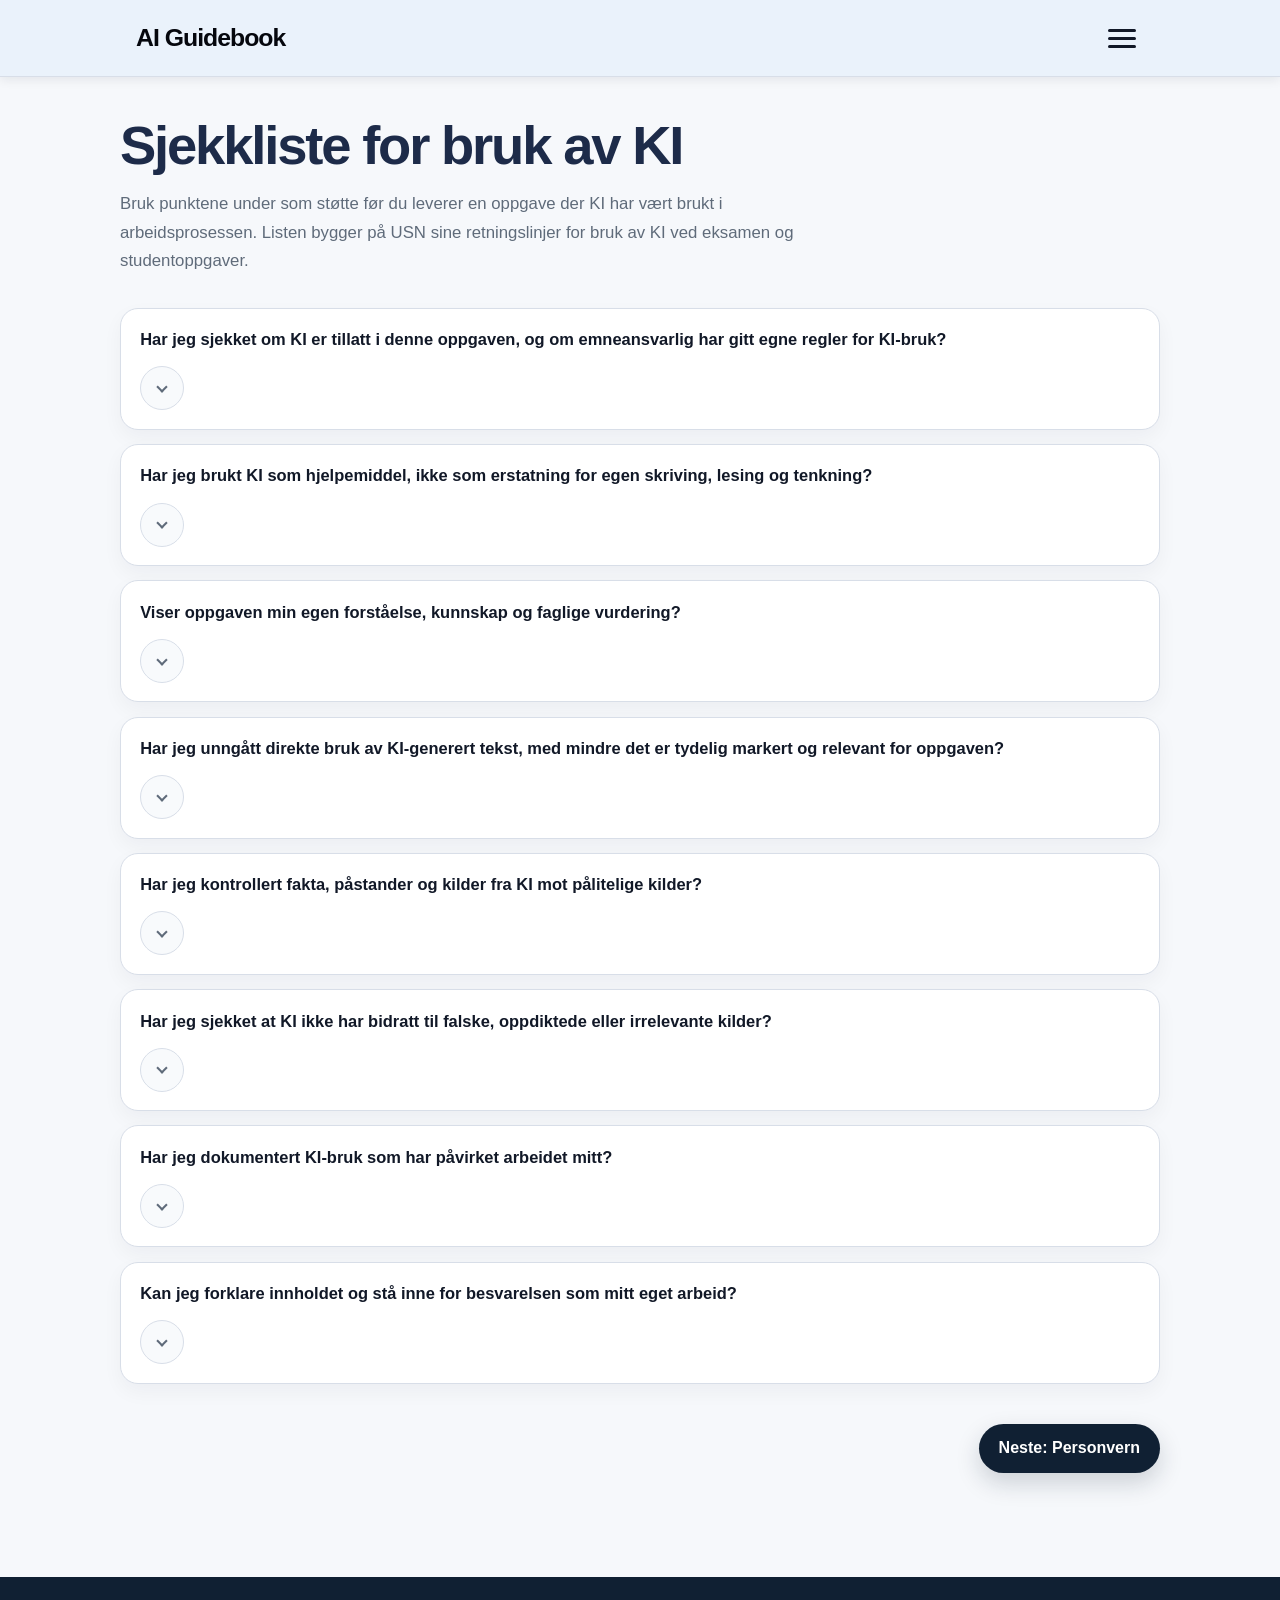
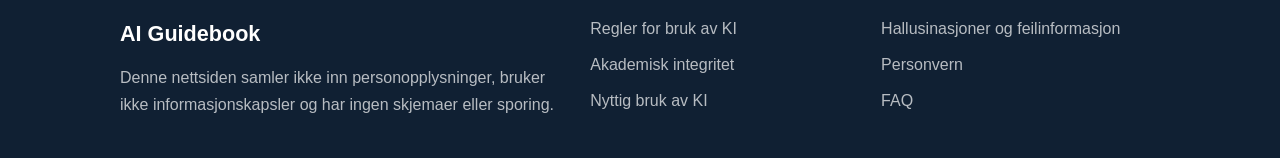
==== commit 26db6a8a: "info i footer ang personvern" ====
--- a/pages/academic-integrity-checklist.html
+++ b/pages/academic-integrity-checklist.html
@@ -283,9 +283,9 @@
     <div class="footer-inner">
       <div class="footer-brand">
         <a href="../index.html" class="footer-logo">AI Guidebook</a>
-        <p>En enkel guide til trygg, ansvarlig og smart bruk av KI i studiesammenheng.</p>
-        <p class="footer-privacy">
-          Denne nettsiden samler ikke inn personopplysninger.
+        <p class="privacy-note">
+          Denne nettsiden samler ikke inn personopplysninger, bruker ikke informasjonskapsler
+          og har ingen skjemaer eller sporing.
         </p>
       </div>
 
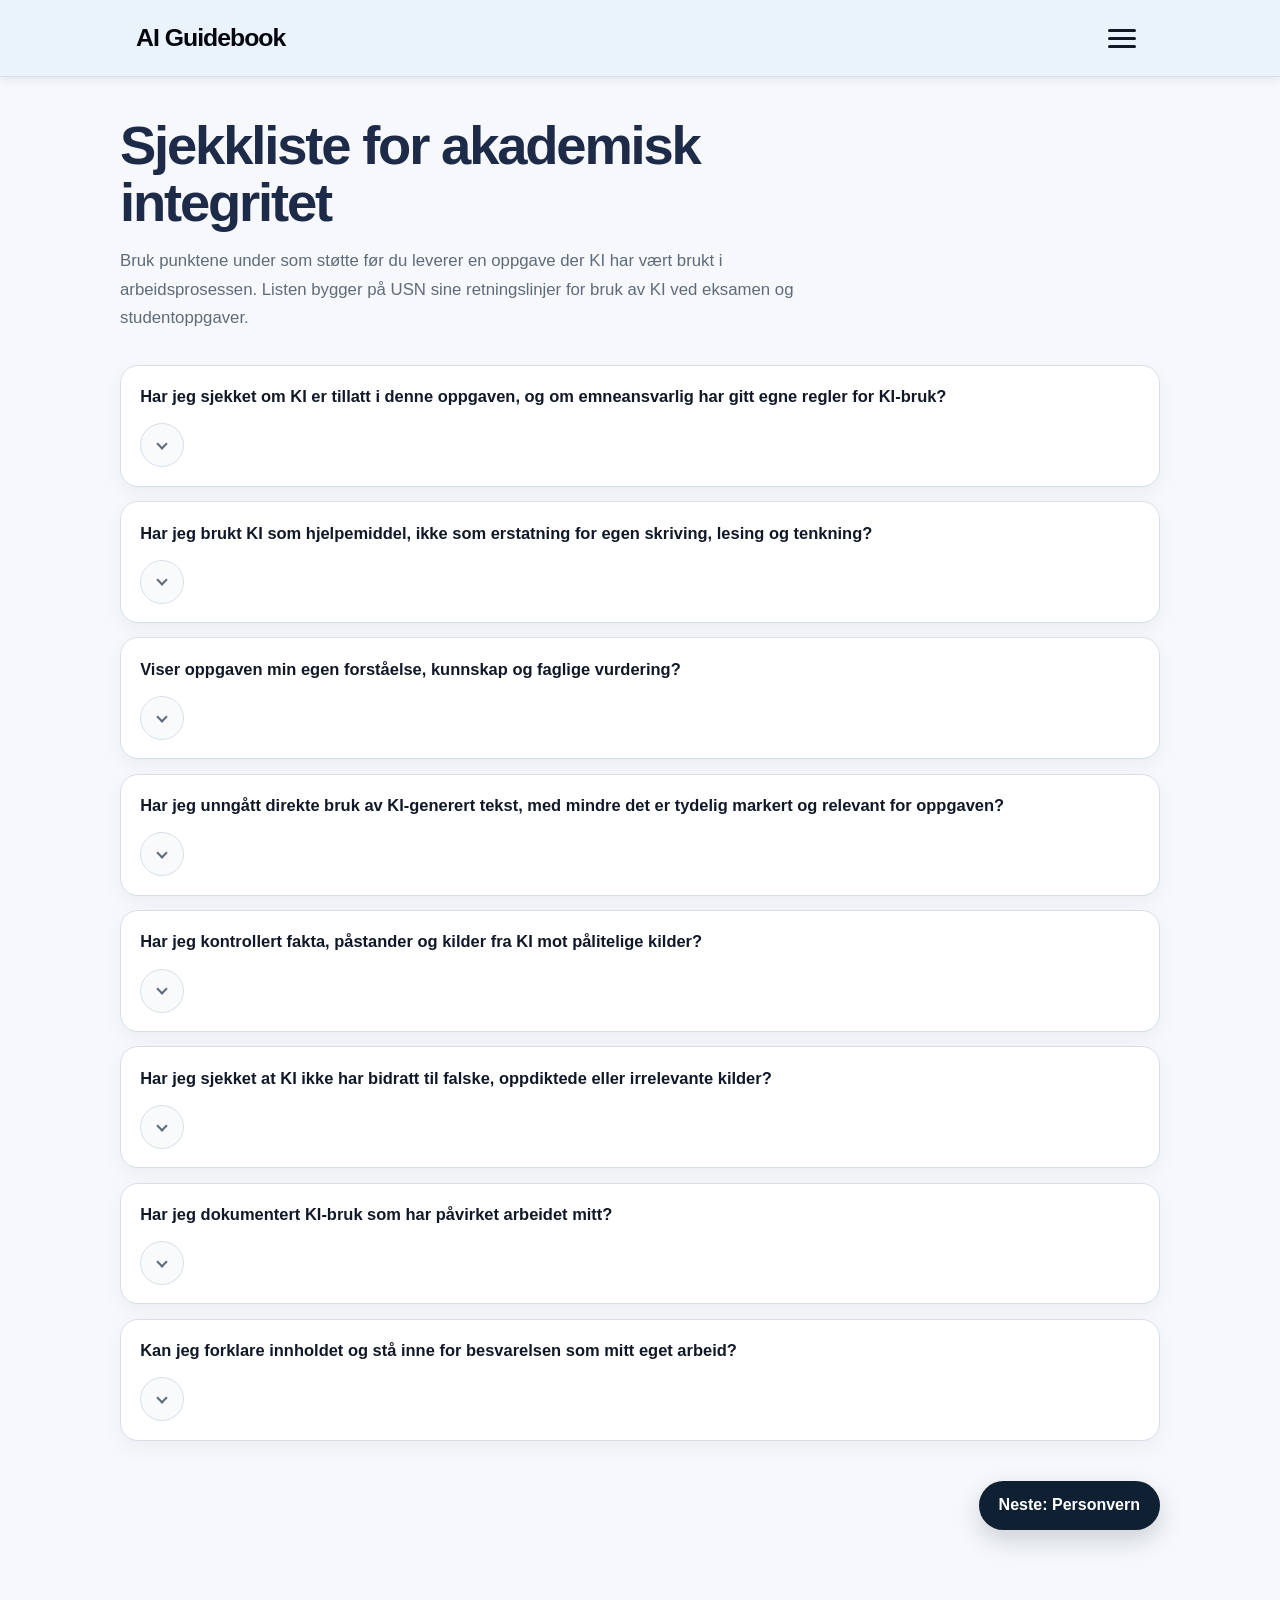
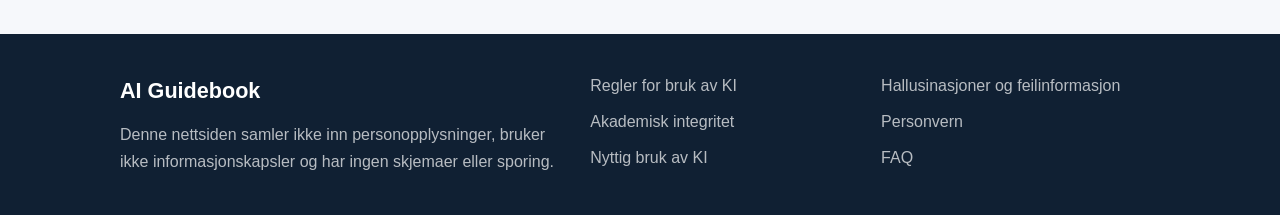
==== commit 828a24db: "Overskrifter - mer konsistens" ====
--- a/pages/academic-integrity-checklist.html
+++ b/pages/academic-integrity-checklist.html
@@ -31,7 +31,7 @@
   <main class="site-main content-page">
     <div class="container">
       <header class="page-header checklist-header">
-        <h1>Sjekkliste for bruk av KI</h1>
+        <h1>Sjekkliste for akademisk integritet</h1>
         <p>
           Bruk punktene under som støtte før du leverer en oppgave der KI har vært brukt i arbeidsprosessen.
           Listen bygger på USN sine retningslinjer for bruk av KI ved eksamen og studentoppgaver.
